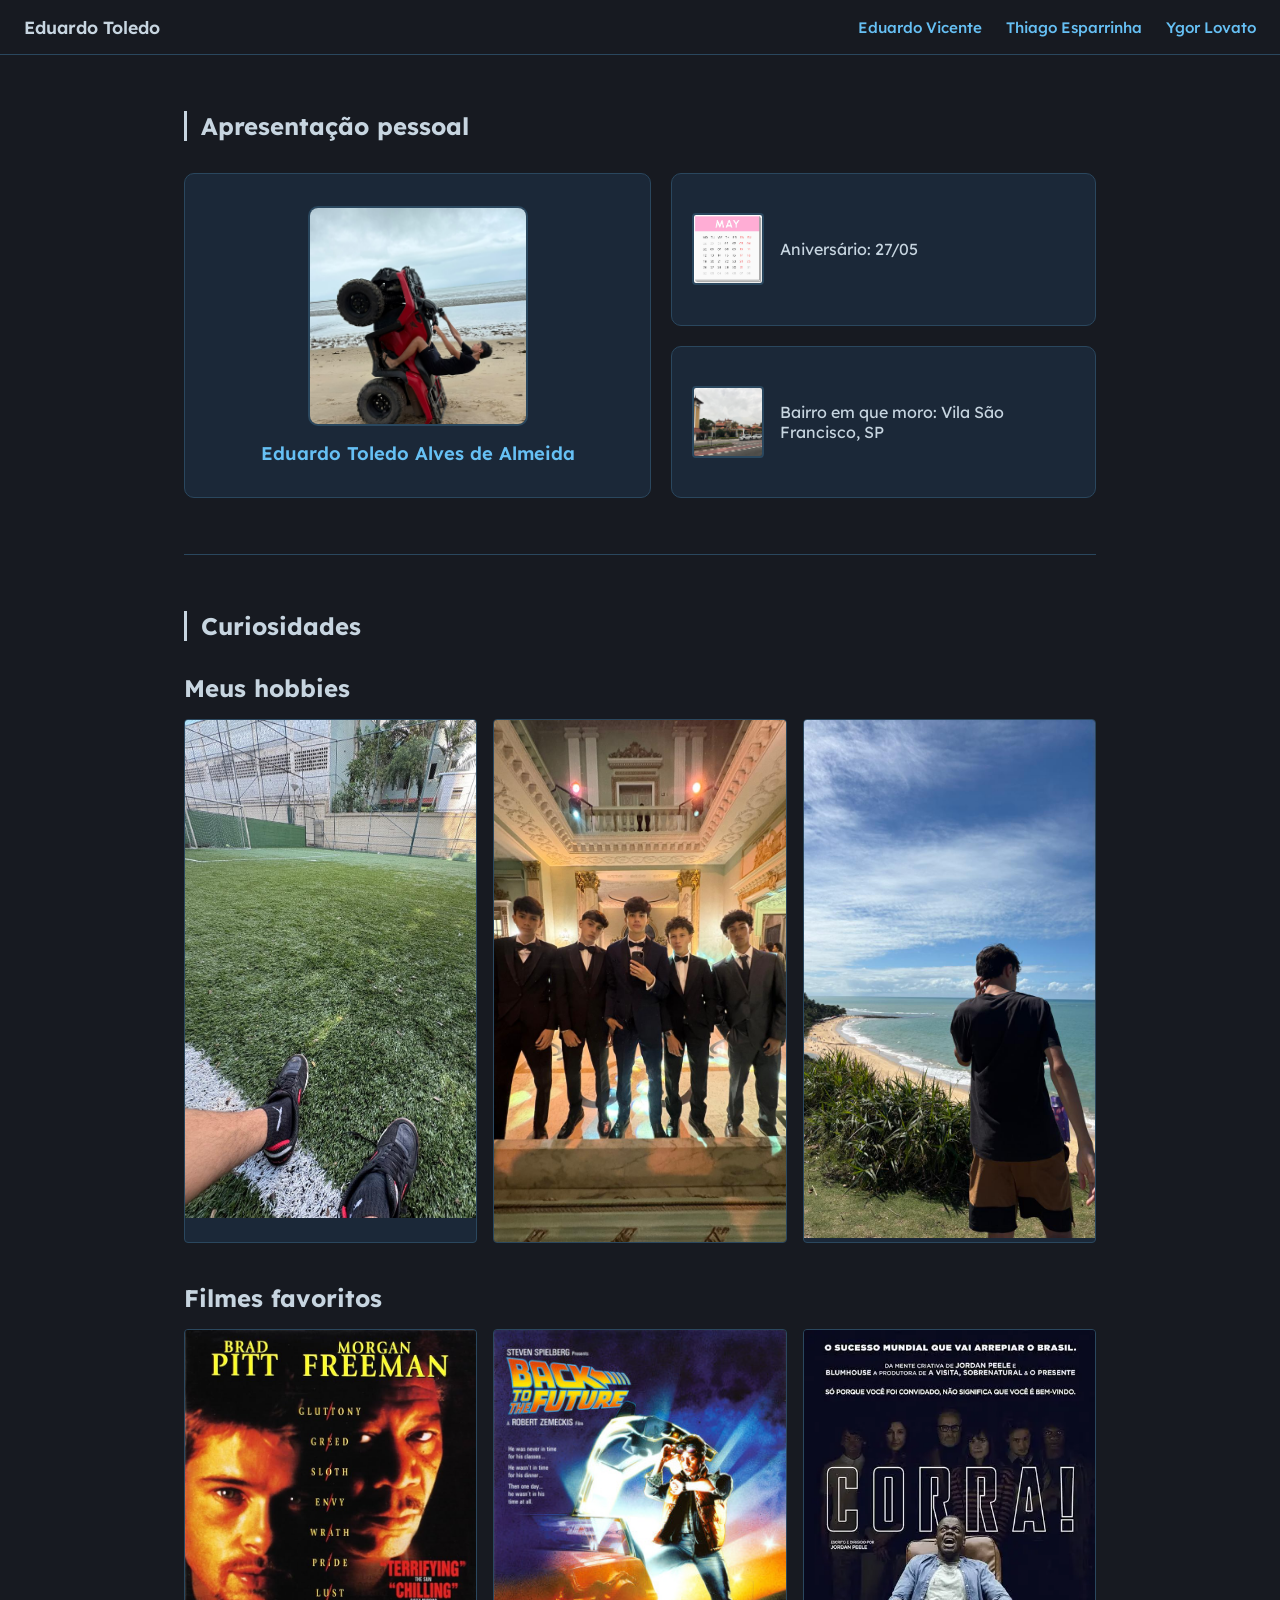
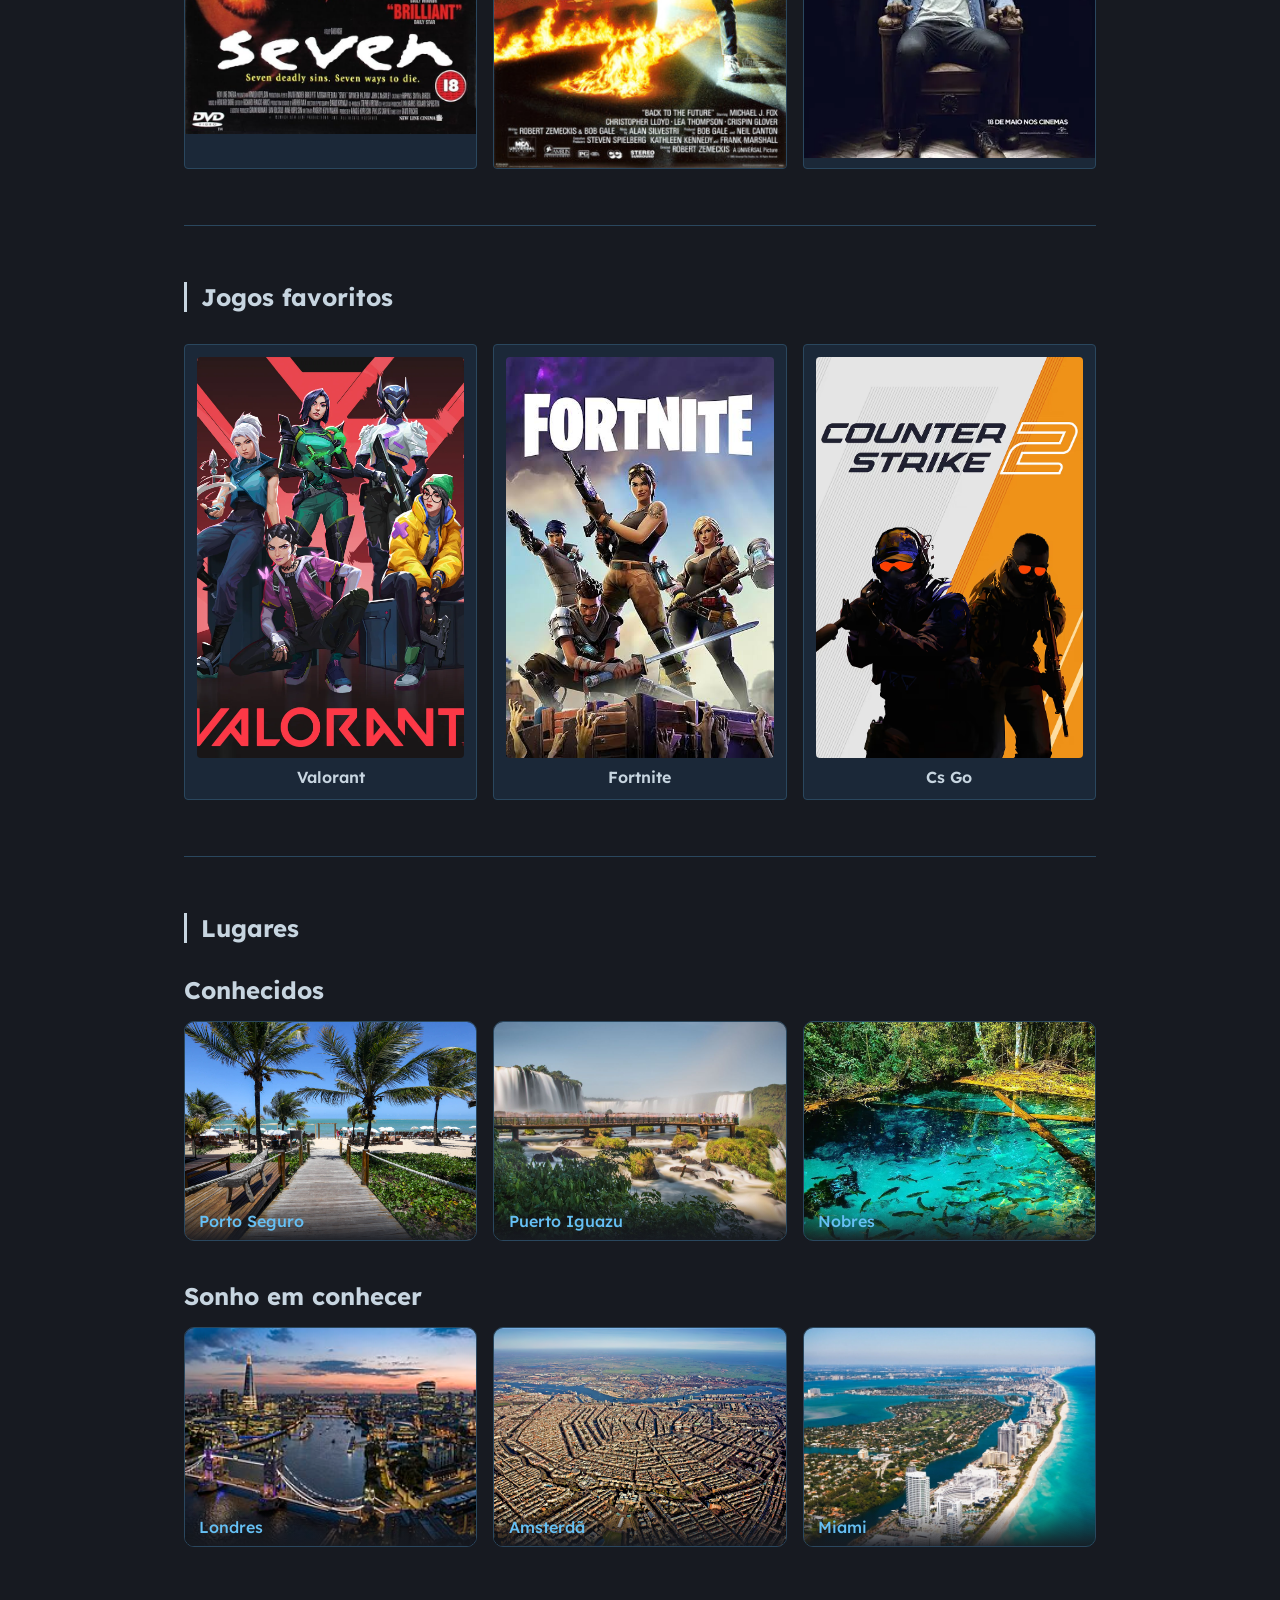
==== eduardoT.html @ dd481904 "Adiciona pagina pessoal de Eduardo Toledo" ====
<!DOCTYPE html>
<html lang="pt-br">
<head>
    <meta charset="UTF-8">
    <meta name="viewport" content="width=device-width, initial-scale=1.0">
    <title>Eduardo Toledo</title>

    <link rel="stylesheet" href="style/variables.css">
    <link rel="stylesheet" href="style/text.css">
    <link rel="stylesheet" href="style/style.css">
</head>
<body>
    <header class="cabecalho">
        <span class="nome-principal">Eduardo Toledo</span>
        <nav class="menu-navegacao">
            <a href="eduardoV.html">Eduardo Vicente</a>
            <a href="thiago.html">Thiago Esparrinha</a>
            <a href="ygor.html">Ygor Lovato</a>
        </nav>
    </header>

    <main>
        <section class="secao" id="apresentacao">
            <h1 class="titulo-secao">Apresentação pessoal</h1>

            <div class="grade-apresentacao">
                <article class="cartao cartao-destaque">
                    <img class="imagem-cartao" src="assets/imgs/Eu.jpg" alt="Foto de Eduardo Vicente Bisneto">
                    <span class="texto-cartao">Eduardo Toledo Alves de Almeida</span>
                </article>

                <article class="cartao">
                    <img class="imagem-cartao" src="assets/imgs/image.png" alt="Calendário de maio">
                    <span class="texto-cartao">Aniversário: 27/05</span>
                </article>

                <article class="cartao">
                    <img class="imagem-cartao" src="assets/imgs/colina-de-sao-francisco.jpg" alt="Vila São Francisco, SP">
                    <span class="texto-cartao">Bairro em que moro: Vila São Francisco, SP</span>
                </article>
            </div>
        </section>

        <section class="secao" id="curiosidades">
            <h1 class="titulo-secao">Curiosidades</h1>

            <div class="subsecao">
                <h2 class="titulo-subsecao">Meus hobbies</h2>

                <div class="grade-imagens grade-hobbies">
                    <figure class="moldura-imagem">
                        <img src="assets/imgs/futebol.jpg" alt="Futebol">
                    </figure>

                    <figure class="moldura-imagem">
                        <img src="assets/imgs/amigos.jpg" alt="Amigos">
                    </figure>

                    <figure class="moldura-imagem">
                        <img src="assets/imgs/viagem.jpg" alt="Viajar">
                    </figure>
                </div>
            </div>

            <div class="subsecao">
                <h2 class="titulo-subsecao">Filmes favoritos</h2>

                <div class="grade-imagens grade-filmes">
                    <figure class="moldura-imagem">
                        <img src="assets/imgs/seven.jpg" alt="Seven">
                    </figure>

                    <figure class="moldura-imagem">
                        <img src="assets/imgs/DeVoltaParaoFuturo.jpg" alt="De volta para o futuro">
                    </figure>

                    <figure class="moldura-imagem">
                        <img src="assets/imgs/corra.webp" alt="Corra">
                    </figure>
                </div>
            </div>
        </section>

        <section class="secao" id="jogos">
            <h1 class="titulo-secao">Jogos favoritos</h1>

            <ul class="grade-jogos">
                <li class="cartao-jogo">
                    <img class="imagem-jogo" src="assets/imgs/valorant.webp" alt="Valorant">
                    <b class="nome-jogo">Valorant</b>
                </li>

                <li class="cartao-jogo">
                    <img class="imagem-jogo" src="assets/imgs/fortnite.jpg" alt="Fortnite">
                    <b class="nome-jogo">Fortnite</b>
                </li>

                <li class="cartao-jogo">
                    <img class="imagem-jogo" src="assets/imgs/csGo.avif" alt="Cs Go">
                    <b class="nome-jogo">Cs Go</b>
                </li>
            </ul>
        </section>

        <section class="secao" id="lugares">
            <h1 class="titulo-secao">Lugares</h1>

            <div class="subsecao">
                <h2 class="titulo-subsecao">Conhecidos</h2>
                <ul class="grade-lugares">
                    <li class="cartao-lugar">
                        <img class="imagem-lugar" src="assets/imgs/porto-seguro.jpg" alt="porto seguro">
                        <a class="nome-lugar" href="https://pt.wikipedia.org/wiki/Porto_Seguro" target="_blank" rel="noopener">Porto Seguro</a>
                    </li>

                    <li class="cartao-lugar">
                        <img class="imagem-lugar" src="assets/imgs/puerto Iguazu.jpg" alt="Puerto Iguazu">
                        <a class="nome-lugar" href="https://pt.wikipedia.org/wiki/Porto_Igua%C3%A7u" target="_blank" rel="noopener">Puerto Iguazu</a>
                    </li>

                    <li class="cartao-lugar">
                        <img class="imagem-lugar" src="assets/imgs/nobres.webp" alt="Nobres">
                        <a class="nome-lugar" href="https://pt.wikipedia.org/wiki/Nobres_(Mato_Grosso)" target="_blank" rel="noopener">Nobres</a>
                    </li>
                </ul>
            </div>

            <div class="subsecao">
                <h2 class="titulo-subsecao">Sonho em conhecer</h2>

                <ul class="grade-lugares">
                    <li class="cartao-lugar">
                        <img class="imagem-lugar" src="assets/imgs/londres.jpeg" alt="Londres">
                        <a class="nome-lugar" href="https://pt.wikipedia.org/wiki/Londres" target="_blank" rel="noopener">Londres</a>
                    </li>

                    <li class="cartao-lugar">
                        <img class="imagem-lugar" src="assets/imgs/amsterdã.png" alt="Amsterdã">
                        <a class="nome-lugar" href="https://pt.wikipedia.org/wiki/Amesterd%C3%A3o" target="_blank" rel="noopener">Amsterdã</a>
                    </li>

                    <li class="cartao-lugar">
                        <img class="imagem-lugar" src="assets/imgs/miami.jpg" alt="Miami">
                        <a class="nome-lugar" href="https://pt.wikipedia.org/wiki/Miami" target="_blank" rel="noopener">Miami</a>
                    </li>
                </ul>
            </div>
        </section>
    </main>
</body>
</html>
---- style/variables.css ----
:root {
    --dark-blue: #171A21;
    --deep-blue: #1B2838;
    --grey-blue: #2A475E;
    --light-blue: #66C0F4;
    --grey: #C7D5E0;

    --radius-sm: 4px;
    --radius-md: 10px;
    --border: 1px solid var(--grey-blue);
    --content-width: 960px;
}
---- style/text.css ----
@import url('https://fonts.googleapis.com/css2?family=Lexend+Deca:wght@300;400;500;600;700&display=swap');

*,
*::before,
*::after {
    font-family: 'Lexend Deca', sans-serif;
    letter-spacing: 0;
    word-spacing: 0;
    box-sizing: border-box;
}

body {
    color: var(--grey);
    font-weight: 400;
}

h1,
h2 {
    margin: 0;
}

.titulo-da-parte {
    font-size: 2rem;
    font-weight: 600;
    color: var(--light-blue);
}

.titulo-pequeno {
    font-size: 1.15rem;
    font-weight: 600;
    color: var(--grey);
}

a {
    color: var(--light-blue);
    text-decoration: none;
    font-weight: 500;
}

a:hover {
    color: #8ed1ff;
}

a:focus-visible {
    outline: 2px solid var(--light-blue);
    outline-offset: 2px;
}

b,
strong {
    color: var(--grey);
    font-weight: 600;
}

p {
    line-height: 1.6;
    max-width: 65ch;
}
---- style/style.css ----
body {
    margin: 0;
    background: var(--dark-blue);
    min-height: 100vh;
}

main {
    max-width: var(--content-width);
    margin: 0 auto;
    padding: 0 1.5rem;
}

/* Cabecalho */

.cabecalho {
    position: sticky;
    top: 0;
    z-index: 10;
    display: flex;
    align-items: center;
    justify-content: space-between;
    gap: 1rem;
    padding: 1rem 1.5rem;
    background: var(--dark-blue);
    border-bottom: var(--border);
}

.nome-principal {
    font-weight: 600;
    font-size: 1.1rem;
}

.menu-navegacao {
    display: flex;
    gap: 1.5rem;
    flex-wrap: wrap;
}

.menu-navegacao a {
    font-size: 0.95rem;
}

/* Seções */

.secao {
    padding: 3.5rem 0;
    border-bottom: var(--border);
}

.secao:last-of-type {
    border-bottom: none;
}

.titulo-secao {
    margin-bottom: 2rem;
    padding-left: 0.9rem;
    border-left: 3px solid var(--grey);
}

.subsecao {
    margin-bottom: 2.5rem;
}

.subsecao:last-child {
    margin-bottom: 0;
}

.titulo-subsecao {
    margin-bottom: 1rem;
}

/* Apresentacao pessoal */

.grade-apresentacao {
    display: grid;
    grid-template-columns: 1.1fr 1fr;
    gap: 1.25rem;
}

.cartao {
    background: var(--deep-blue);
    border: var(--border);
    border-radius: var(--radius-md);
    padding: 1.25rem;
    display: flex;
    align-items: center;
    gap: 1rem;
}

.cartao:hover {
    border-color: var(--light-blue);
}

.cartao-destaque {
    grid-row: span 2;
    flex-direction: column;
    justify-content: center;
    text-align: center;
    padding: 2rem 1.25rem;
}

.imagem-cartao {
    display: block;
    border-radius: var(--radius-md);
    border: 2px solid var(--grey-blue);
    object-fit: cover;
}

.cartao-destaque .imagem-cartao {
    width: 100%;
    max-width: 220px;
    aspect-ratio: 1 / 1;
}

.cartao:not(.cartao-destaque) .imagem-cartao {
    width: 72px;
    height: 72px;
    border-radius: var(--radius-sm);
    flex-shrink: 0;
}

.cartao-destaque .texto-cartao {
    font-size: 1.15rem;
    font-weight: 600;
    color: var(--light-blue);
}

/* Curiosidades */

.grade-imagens {
    display: grid;
    gap: 1rem;
}

.grade-animais {
    grid-template-columns: repeat(auto-fit, minmax(260px, 1fr));
}

.grade-hobbies {
    grid-template-columns: repeat(auto-fit, minmax(260px, 1fr));
}

.grade-animes {
    grid-template-columns: repeat(auto-fit, minmax(160px, 1fr));
}

.grade-filmes {
    grid-template-columns: repeat(auto-fit, minmax(160px, 1fr));
}
.moldura-imagem {
    margin: 0;
    overflow: hidden;
    border-radius: var(--radius-sm);
    border: var(--border);
    background: var(--deep-blue);
    transition: border-color 0.2s ease, transform 0.2s ease;
}

.moldura-imagem:hover {
    border-color: var(--light-blue);
    transform: translateY(-3px);
}

.moldura-imagem img {
    display: block;
    width: 100%;
}

.grade-animais .moldura-imagem img {
    aspect-ratio: 4 / 3;
    object-fit: cover;
}

.grade-animes .moldura-imagem img {
    aspect-ratio: 2 / 3;
    object-fit: cover;
}

/* Jogos favoritos */

.grade-jogos {
    list-style: none;
    margin: 0;
    padding: 0;
    display: grid;
    grid-template-columns: repeat(auto-fit, minmax(140px, 1fr));
    gap: 1rem;
}

.cartao-jogo {
    display: flex;
    flex-direction: column;
    align-items: center;
    gap: 0.6rem;
    padding: 0.75rem;
    background: var(--deep-blue);
    border: var(--border);
    border-radius: var(--radius-sm);
    text-align: center;
    transition: border-color 0.2s ease;
}

.cartao-jogo:hover {
    border-color: var(--light-blue);
}

.imagem-jogo {
    width: 100%;
    aspect-ratio: 2 / 3;
    object-fit: cover;
    border-radius: var(--radius-sm);
}

.nome-jogo {
    font-size: 1rem;
}

/* Lugares */

.mensagem-vazia {
    opacity: 0.7;
    margin: 0;
}

.grade-lugares {
    list-style: none;
    margin: 0;
    padding: 0;
    display: grid;
    grid-template-columns: repeat(auto-fit, minmax(200px, 1fr));
    gap: 1rem;
}

.cartao-lugar {
    position: relative;
    border-radius: var(--radius-md);
    overflow: hidden;
    border: var(--border);
    aspect-ratio: 4 / 3;
}

.imagem-lugar {
    width: 100%;
    height: 100%;
    object-fit: cover;
    display: block;
}

.nome-lugar {
    position: absolute;
    left: 0;
    right: 0;
    bottom: 0;
    padding: 0.6rem 0.9rem;
    background: linear-gradient(to top, rgba(23, 26, 33, 0.92), rgba(23, 26, 33, 0));
}

.cartao-lugar:hover {
    border-color: var(--grey);
}

/* Responsividade */

@media (max-width: 700px) {
    .cabecalho {
        flex-direction: column;
        align-items: flex-start;
        gap: 0.75rem;
    }

    .grade-apresentacao {
        grid-template-columns: 1fr;
    }

    .cartao-destaque {
        grid-row: auto;
    }
}

@media (prefers-reduced-motion: reduce) {
    .moldura-imagem,
    .cartao-jogo {
        transition: none;
    }
}
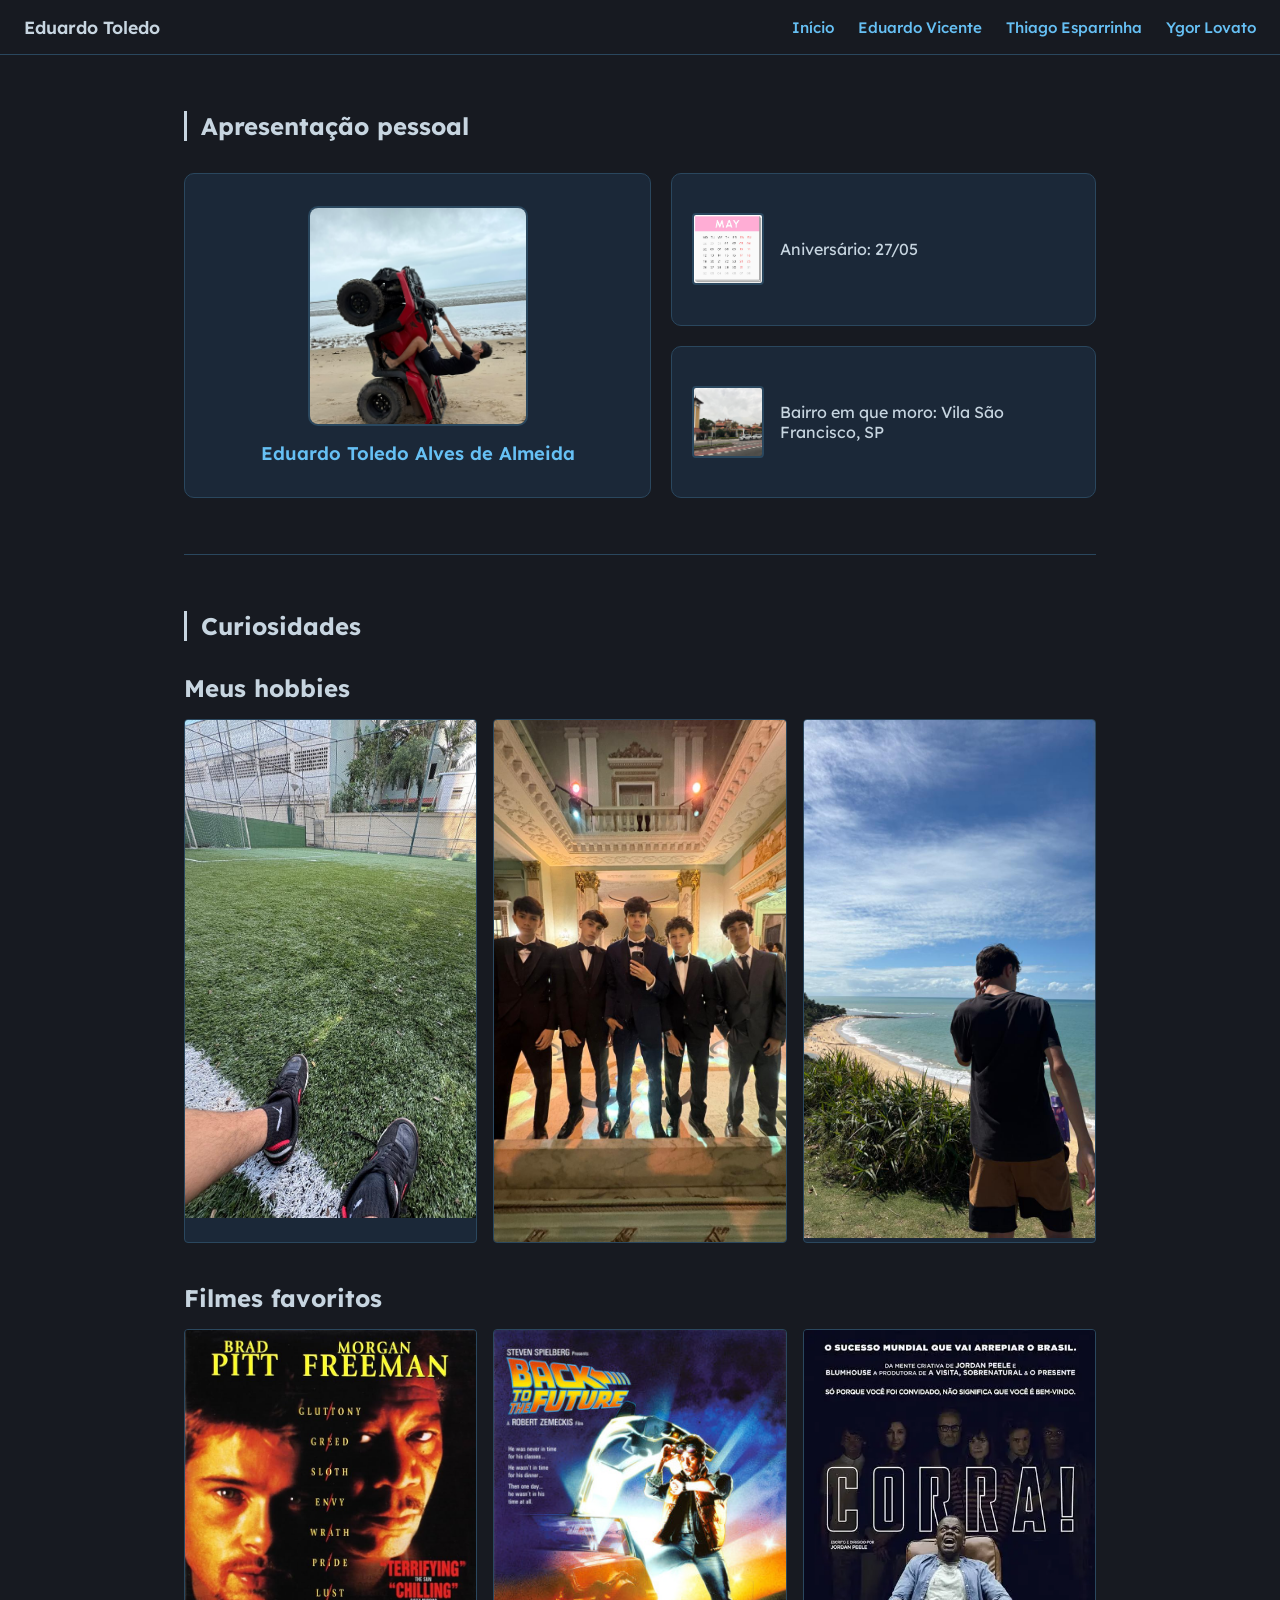
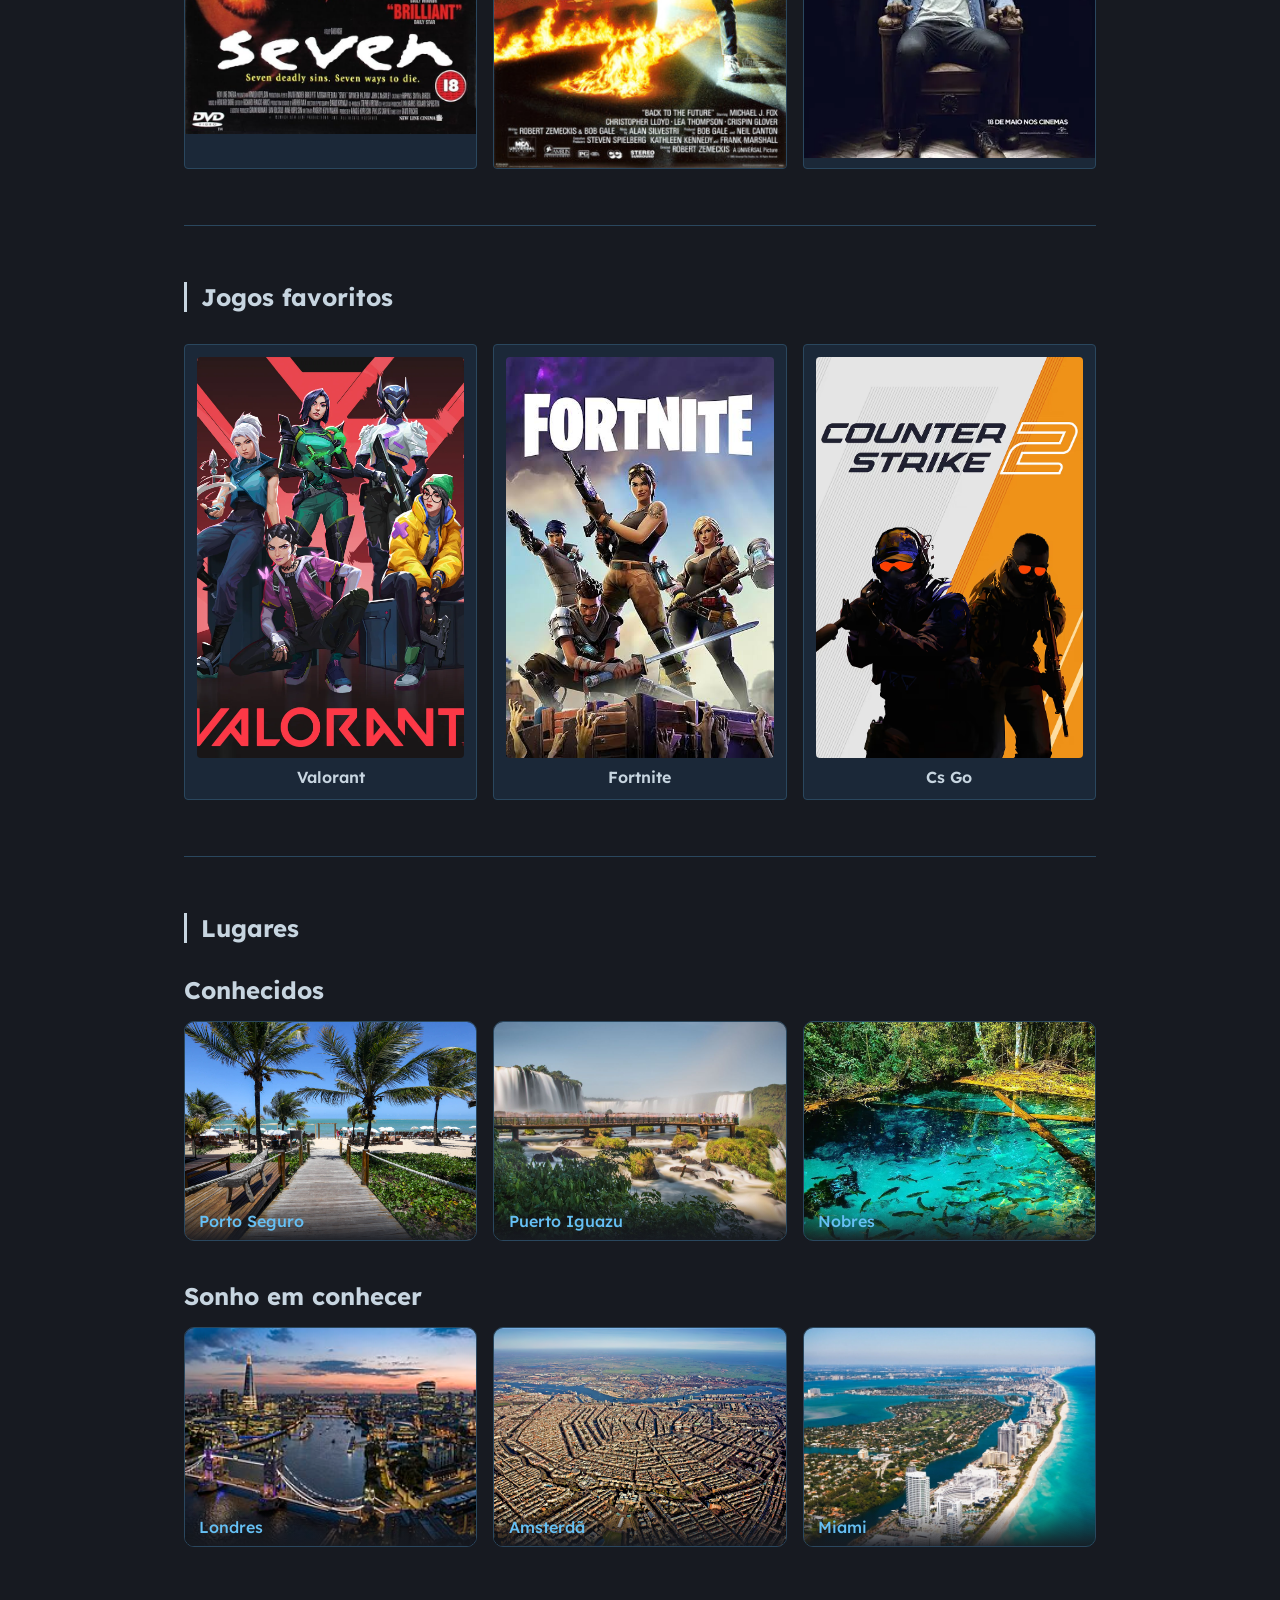
==== commit 651111c8: "Adicionando o Index" ====
--- a/eduardoT.html
+++ b/eduardoT.html
@@ -14,6 +14,7 @@
     <header class="cabecalho">
         <span class="nome-principal">Eduardo Toledo</span>
         <nav class="menu-navegacao">
+            <a href="index.html">Início</a>
             <a href="eduardoV.html">Eduardo Vicente</a>
             <a href="thiago.html">Thiago Esparrinha</a>
             <a href="ygor.html">Ygor Lovato</a>
--- a/style/style.css
+++ b/style/style.css
@@ -123,6 +123,47 @@
     font-size: 1.15rem;
     font-weight: 600;
     color: var(--light-blue);
+}
+
+/* Pagina inicial */
+
+.grade-pessoas {
+    display: flex;
+    flex-wrap: wrap;
+    gap: 1.25rem;
+}
+
+.cartao-pessoa {
+    flex: 1 1 180px;
+    display: flex;
+    flex-direction: column;
+    align-items: center;
+    gap: 0.9rem;
+    padding: 1.5rem 1rem;
+    background: var(--deep-blue);
+    border: var(--border);
+    border-radius: var(--radius-md);
+    text-align: center;
+    transition: border-color 0.2s ease, transform 0.2s ease;
+}
+
+.cartao-pessoa:hover {
+    border-color: var(--light-blue);
+    transform: translateY(-3px);
+}
+
+.foto-pessoa {
+    width: 120px;
+    height: 120px;
+    border-radius: 50%;
+    object-fit: cover;
+    border: 2px solid var(--grey-blue);
+}
+
+.nome-pessoa {
+    font-size: 1rem;
+    font-weight: 500;
+    color: var(--grey);
 }
 
 /* Curiosidades */
@@ -275,6 +316,10 @@
     .cartao-destaque {
         grid-row: auto;
     }
+
+    .cartao-pessoa {
+        flex: 1 1 140px;
+    }
 }
 
 @media (prefers-reduced-motion: reduce) {
